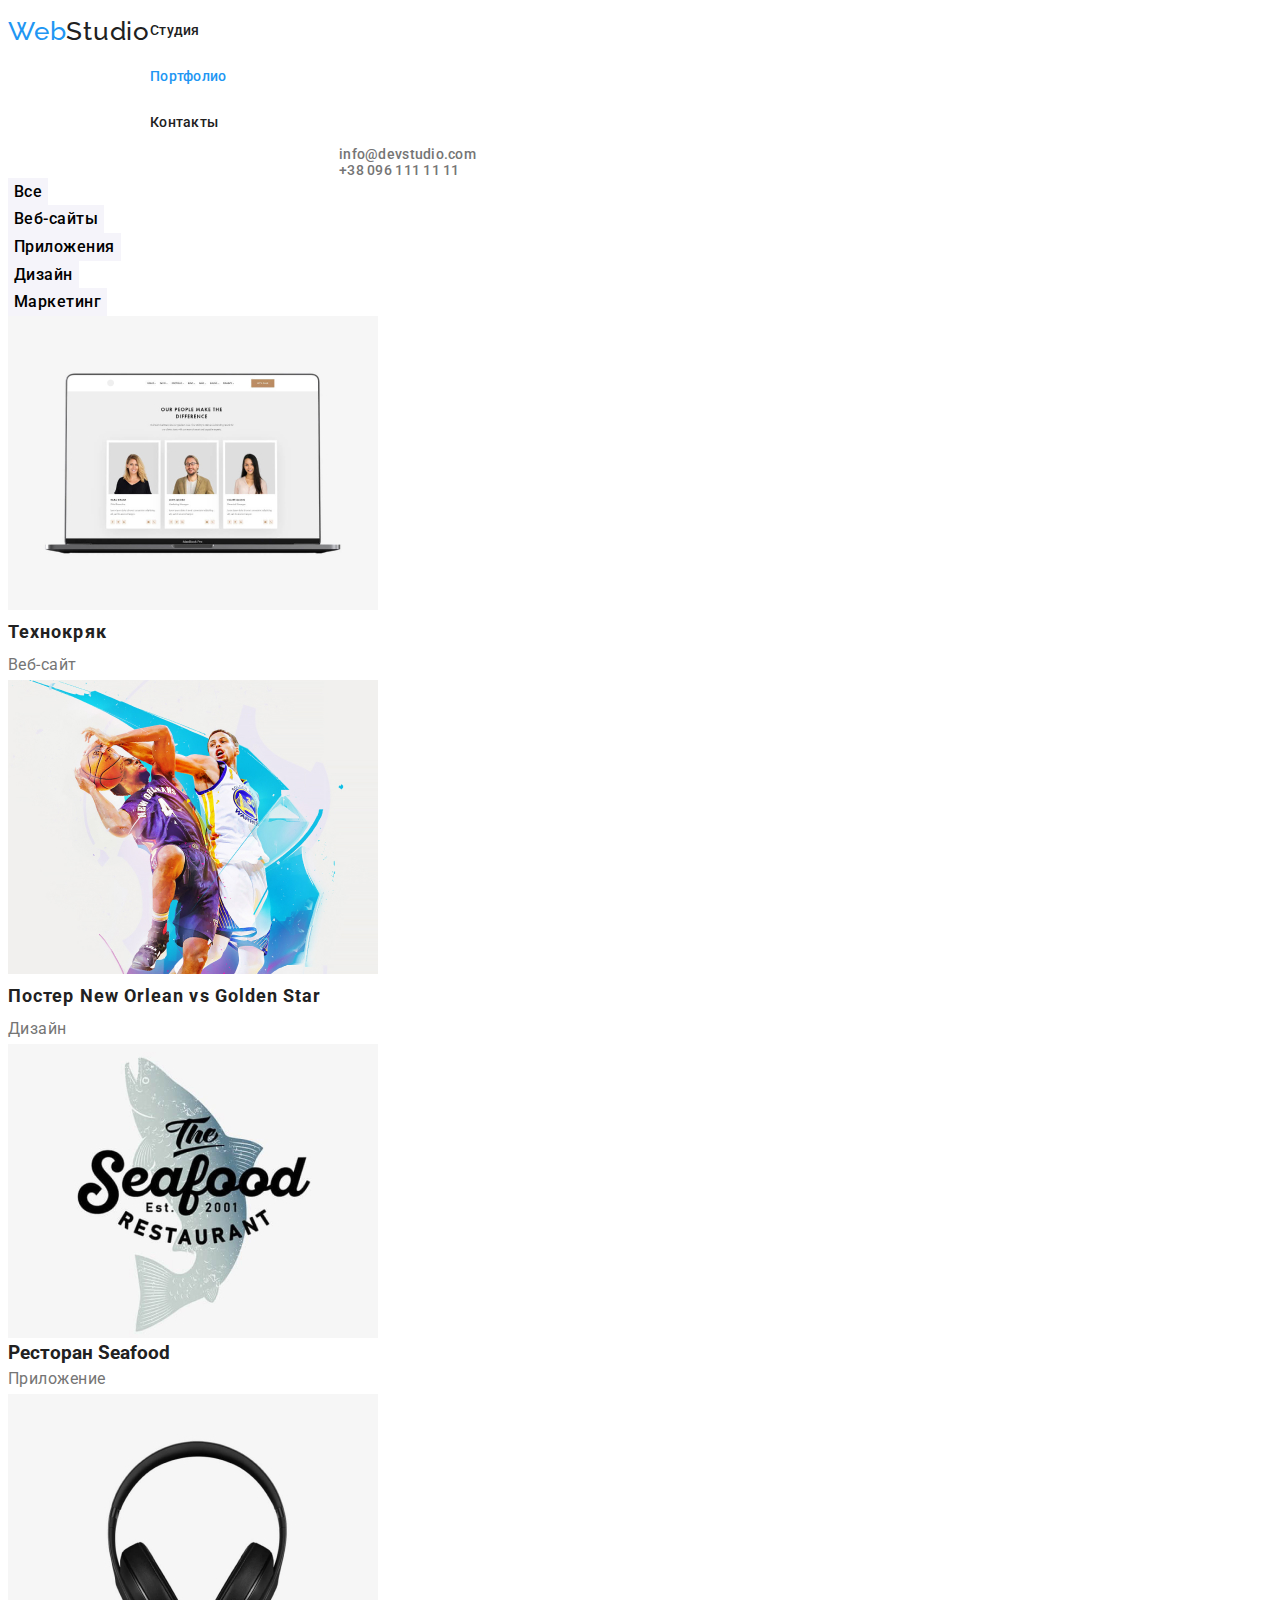
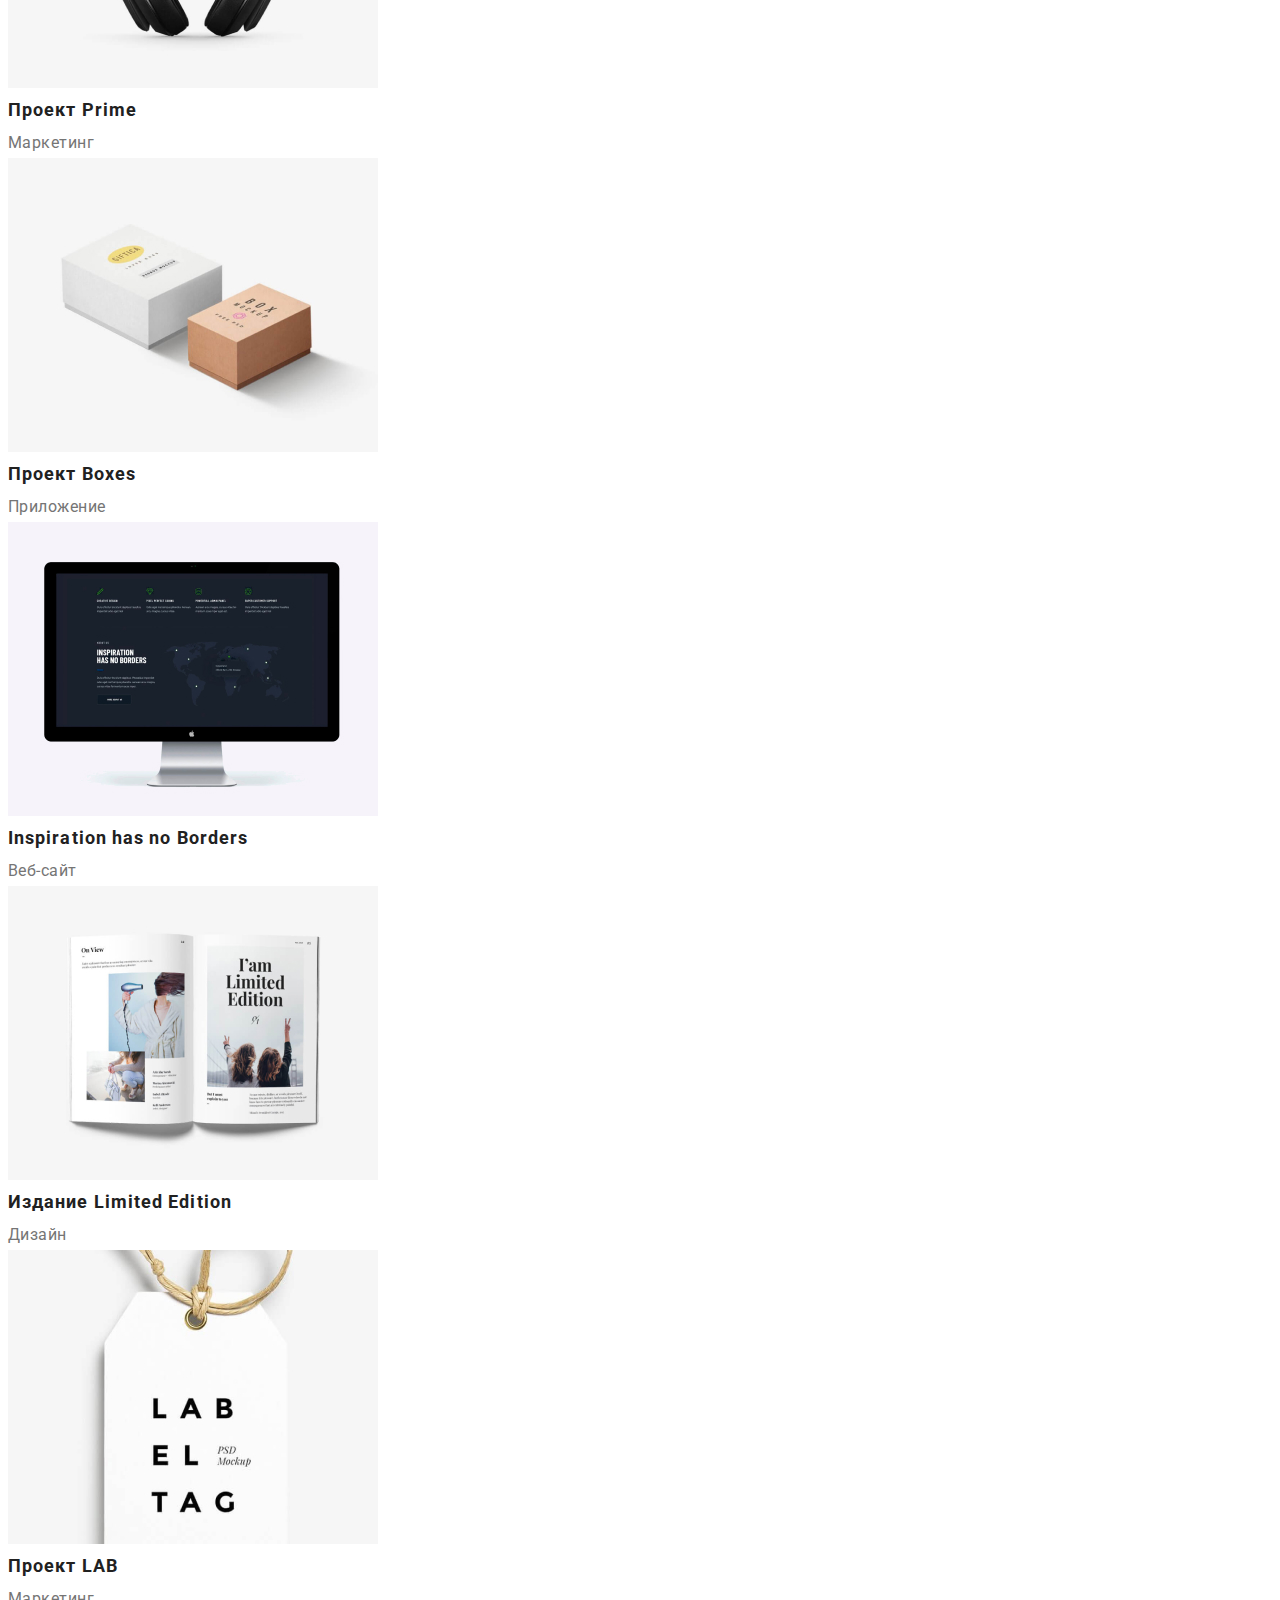
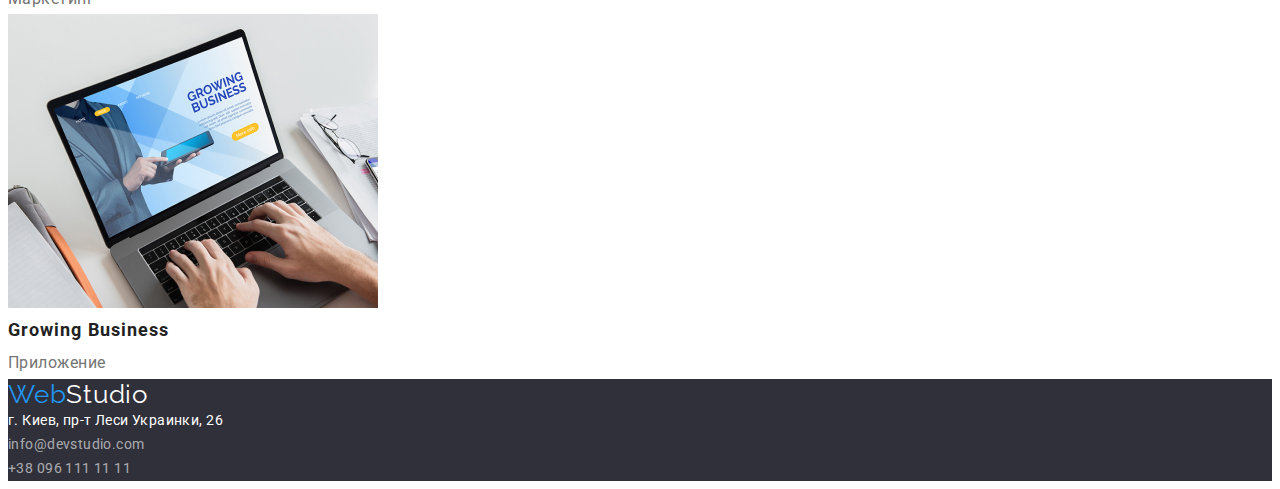
==== portfolio.html @ 87fc5c8c "2" ====
<!DOCTYPE html>
<html lang="ru">
<head>
    <meta charset="UTF-8">
    <meta name="viewport" content="width=device-width, initial-scale=1.0">
    <title>Portfolio</title>
    <link rel="stylesheet" href="./css/normalize.css">
    <link rel="stylesheet" href="./css/style.css">
    <link rel="preconnect" href="https://fonts.gstatic.com">
    <link href="https://fonts.googleapis.com/css2?family=Raleway:wght@700&family=Roboto:wght@400;500;700;900&display=swap" rel="stylesheet">


</head>
<body>
    <header>
        <nav class="site-nav">
            <a class="logo" href=""><span class="logo-header">Web</span>Studio</a>
            <ul>
                <li><a class="nav-link" href="./index.html">Студия</a></li>
                <li><a class="nav-link current" href="#">Портфолио</a></li>
                <li><a class="nav-link" href="#contacts">Контакты</a></li>
            </ul>
      </nav>
      <ul>
        <li><a class="contact-link" href="mailo:info@devstudio.com">info@devstudio.com</a></li>
        <li><a class="contact-link" href="tel:+380961111111">+38 096 111 11 11</a></li>
    </ul>
    </header>
    <main>
        <section>
            <h1 class="visually-hidden">portfolio</h1>
                <ul>
                    <li><button class="filter-portfolio" type="button">Все</button></li>
                    <li><button class="filter-portfolio" type="button">Веб-сайты</button></li>
                    <li><button class="filter-portfolio" type="button">Приложения</button></li>
                    <li><button class="filter-portfolio" type="button">Дизайн</button></li>
                    <li><button class="filter-portfolio" type="button">Маркетинг</button></li>
                </ul>
            <ul>
                <li>
                    <a href="#">
                        <img src="./images/img1.jpg" alt="" width="370" height="294">
                        <h3 class="title-filter">Технокряк</h3>
                        <p class="filter-item">Веб-сайт</p>
                    </a>
                </li>
                <li>
                    <a href="#">
                        <img src="./images/img2.jpg" alt="" width="370" height="294">
                        <h3 class="title-filter">Постер New Orlean vs Golden Star</h3>
                        <p class="filter-item">Дизайн</p>
                    </a>
                </li>
                <li>
                    <a href="#">
                        <img src="./images/img3.jpg" alt="" width="370" height="294">
                        <h3>Ресторан Seafood</h3>
                        <p class="filter-item">Приложение</p>
                    </a>
                </li>
                <li>
                    <a href="#">
                        <img src="./images/img4.jpg" alt="" width="370" height="294">
                        <h3 class="title-filter">Проект Prime</h3>
                        <p class="filter-item">Маркетинг</p>
                    </a>
                </li>
                <li>
                    <a href="#">
                        <img src="./images/img5.jpg" alt="" width="370" height="294">
                        <h3 class="title-filter">Проект Boxes</h3>
                        <p class="filter-item">Приложение</p>
                    </a>
                </li>
                <li>
                    <a href="#">
                        <img src="./images/img6.jpg" alt="" width="370" height="294">
                        <h3 class="title-filter">Inspiration has no Borders</h3>
                        <p class="filter-item">Веб-сайт</p>
                    </a>
                </li>
                <li>
                    <a href="#">                   
                        <img src="./images/img7.jpg" alt="" width="370" height="294">
                        <h3 class="title-filter">Издание Limited Edition</h3>
                        <p class="filter-item">Дизайн</p>
                    </a>
                </li>
                <li>
                    <a href="#">
                        <img src="./images/img8.jpg" alt="" width="370" height="294">
                        <h3 class="title-filter">Проект LAB</h3>
                        <p class="filter-item">Маркетинг</p>
                    </a>
                </li>
                <li>
                    <a href="#">
                        <img src="./images/img9.jpg" alt="" width="370" height="294">
                        <h3 class="title-filter">Growing Business</h3>
                        <p class="filter-item">Приложение</p>
                    </a>
                </li>
            </ul>
        </section>
    </main>
    <footer>
        <a class="logo" lang="en" href=""><span class="logo-header">Web</span><span class="logo-footer">Studio</span></a>
        <address class="footer-address" id="contacts">
            г. Киев, пр-т Леси Украинки, 26<br>
            <span class="footer-info">info@devstudio.com<br>
            +38 096 111 11 11</span>
        </address>    
    </footer>
</body>
</html>
---- css/style.css ----
:root {
  --main-text: #212121;
  --second-text: #757575;
  --second-text-op60: rgba(255, 255, 255, 0.6);
  --accent-text: #2196F3;
  --white-text: #FFFFFF;
  --main-bg-color: #E5E5E5;
  --second-bg-color: #f5f4fa;
  --accenr-bg-color: #2F303A;:root {
    --main-text: #212121;
    --second-text: #757575;
    --second-text-op60: rgba(255, 255, 255, 0.6);
    --accent-text: #2196F3;
    --white-text: #FFFFFF;
    --main-bg-color: #E5E5E5;
    --second-bg-color: #f5f4fa;
    --accenr-bg-color: #2F303A;
    --border-color: #ECECEC;
  }
  
  html {
  box-sizing: border-box;
  }

  *,
  *::before, *::after {
      box-sizing: inherit;
  }

  body {
  font-family: 'Roboto',sans-serif;
  color: var(--main-text);
  }

  h1, h2, h3, h4, h5, h6 {
      color: var(--main-text);
      font-weight: 700;
      margin: 0;
  }

  ul {
      list-style: none;
      margin: 0;
      padding: 0;  
    }
    
    p {
        margin: 0;
    }

  a {
      text-decoration: none;
  }

  .visually-hidden{
      position: absolute;
      width: 1px;
      height: 1px;
      margin: -1px;
      border: 0;
      padding: 0;
    
      white-space: nowrap;
      clip-path: inset(100%);
      clip: rect(0 0 0 0);
      overflow: hidden;
    }


/* Studio */
/* Header */

.container {
    width: 1200px;
    padding-left: 15px;
    padding-right: 15px;
    margin-left: auto;
    margin-right: auto;
}
.header-title {
    border-bottom: 1px solid var(--border-color);
}
.header-nav-menu {
    display: flex;
    align-items: center;
    padding-top: 17px;
    padding-bottom: 17px;}
  
.site-nav {
    font-weight: 500;
    font-size: 14px;
    line-height: 1.14;
    letter-spacing: 0.02em;
    display: flex;
}
.nav-menu {
    display: flex;
    margin-left: 93px;
}
.nav-menu-item:not(:last-child) {
margin-right: 50px;
}

.site-nav a {
    color: inherit;
}
.logo {
    font-family: 'Raleway', sans-serif;
    font-size: 26px;
    line-height: 1.19;
    letter-spacing: 0.03em;
    padding-top: 8px;
    padding-bottom: 8px;
}
.logo .logo-header {
    color: var(--accent-text);
}
.logo .logo-footer {
    color: var(--white-text);
}
.nav-link {
    display: block;
    padding-top: 15px;
    padding-bottom: 15px;
}

.nav-link:hover,
.nav-linkv:focus {
    color:  var(--accent-text);
}
.nav-link.current{
    color:  var(--accent-text);
}
.contact-link {
    display: flex;
    margin-left: 331px;
}
.contact-link-item {
    color: inherit;
    font-weight: 500;
    font-size: 14px;
    letter-spacing: 0.02em;
    color: var(--second-text);
 }
.link-menu {
    display: block;
    padding-top: 15px;
    padding-bottom: 15px;
 }
 .link-menu:not(:last-child) {
    margin-right: 50px;
    }
.contact-link-item:hover,
.contact-link-item:focus {
    color:  var(--accent-text);
}

/* Hero */
.hero-main {
    background-color: var(--accenr-bg-color);
}
.hero {
    text-align: center;
    padding-top: 200px;
    padding-bottom: 280px;
}
.title-hero {
    color: var(--white-text);
    background-color: var(--accenr-bg-color);
    font-weight: 900;
    font-size: 44px;
    line-height: 1.36;
    letter-spacing: 0.06em;
    text-transform: uppercase;
    margin-bottom: 30px;
}
.hero-button {
    border: none;
    font-size: 16px;
    line-height: 1.88;
    letter-spacing: 0.06em;
    color: var(--white-text);
    background-color: var(--accent-text);
    cursor: pointer;
    border-radius: 4px;
    padding: 10px 32px;
    min-width: 200px;
}

    /* Postulati */
.title-postulates {
    font-weight: 700;
    font-size: 14px;
    line-height: 1.14;
    letter-spacing: 0.03em;
    text-transform: uppercase;
}
.title-postulates-item {
    font-weight: 400;
    font-size: 14px;
    line-height: 1.7;
    letter-spacing: 0.03em;
    color: var(--second-text);
}
.title-function {
    font-weight: 700;
    font-size: 36px;
    line-height: 1.17;
    letter-spacing: 0.03em;
}

/* Our team */
.team {
    background-color: var(--second-bg-color);
}
.title-team {
    font-weight: 700;
    font-size: 36px;
    line-height: 1.17;
    letter-spacing: 0.03em;
}
.name-team {
    font-weight: 500;
    font-size: 16px;
    line-height: 1.19;
    letter-spacing: 0.03em;
}
.position-team {
    font-weight: 400;
    font-size: 16px;
    line-height: 1.19;
    letter-spacing: 0.03em;
    color: var(--second-text);
}

/* Footer */
footer {
    background-color: var(--accenr-bg-color);
}
.footer-address {
    font-weight: 400;
    font-size: 14px;
    line-height: 1.7;
    letter-spacing: 0.03em;
    color: var(--white-text);
}
.footer-info {
    font-weight: 400;
    font-size: 14px;
    line-height: 1.7;
    letter-spacing: 0.03em;
    color: var(--second-text-op60);
}

/* Portfolio */
/* filter */
.filter-portfolio {
    font-family: "Roboto", sans-serif;
    font-weight: 500;
    font-size: 16px;
    line-height: 1.6;
    letter-spacing: 0.03em;
    border: none;
    background-color: var(--second-bg-color);
    cursor: pointer;
}
.filter-portfolio:hover,
.filter-portfolio:focus {
    background: var(--accent-text);
    color: var(--white-text);
}
.title-filter {
    font-size: 18px;
    line-height: 2;
    letter-spacing: 0.06em;
}
.filter-item {
    font-weight: 400;
    font-size: 16px;
    line-height: 1.88;
    letter-spacing: 0.03em;
    color: var(--second-text);
}

}
body {
font-family: 'Roboto',sans-serif;
color: var(--main-text);
}
h1, h2, h3, h4, h5, h6 {
    color: var(--main-text);
    font-weight: 700;
    /* font-size: 14px;
    line-height: 1.14; */
}
li {
    list-style: none;
}
a {
    text-decoration: none;
}
.visually-hidden{
    position: absolute;
    width: 1px;
    height: 1px;
    margin: -1px;
    border: 0;
    padding: 0;
  
    white-space: nowrap;
    clip-path: inset(100%);
    clip: rect(0 0 0 0);
    overflow: hidden;
  }

/* Studio */
/* Navigation */
.site-nav {
    font-weight: 500;
    font-size: 14px;
    line-height: 1.14;
    letter-spacing: 0.02em;
}
.site-nav a {
    color: inherit;
    
}
.logo {
    font-family: 'Raleway', sans-serif;
    font-size: 26px;
    line-height: 1.19;
    letter-spacing: 0.03em;
}
.logo .logo-header {
    color: var(--accent-text);
}
.logo .logo-footer {
    color: var(--white-text);
}
.nav-link:hover,
.nav-linkv:focus {
    color:  var(--accent-text);
}
.nav-link.current{
    color:  var(--accent-text);
}
.contact-link {
    color: inherit;
    font-weight: 500;
    font-size: 14px;
    letter-spacing: 0.02em;
    color: var(--second-text);
 }
.contact-link:hover,
.contact-link:focus {
    color:  var(--accent-text);
}

/* Hero */
.title-hero {
    color: var(--white-text);
    background-color: var(--accenr-bg-color);
    font-weight: 900;
    font-size: 44px;
    line-height: 1.36;
    letter-spacing: 0.06em;
    text-transform: uppercase;
}
.hero-button {
    border: none;
    font-size: 16px;
    line-height: 1.88;
    letter-spacing: 0.06em;
    color: var(--white-text);
    background-color: var(--accent-text);
    cursor: pointer;

}

    /* Postulati */
.title-postulates {
    font-weight: 700;
    font-size: 14px;
    line-height: 1.14;
    letter-spacing: 0.03em;
    text-transform: uppercase;
}
.title-postulates-item {
    font-weight: 400;
    font-size: 14px;
    line-height: 1.7;
    letter-spacing: 0.03em;
    color: var(--second-text);
}
.title-function {
    font-weight: 700;
    font-size: 36px;
    line-height: 1.17;
    letter-spacing: 0.03em;
}

/* Our team */
.team {
    background-color: var(--second-bg-color);
}
.title-team {
    font-weight: 700;
    font-size: 36px;
    line-height: 1.17;
    letter-spacing: 0.03em;
}
.name-team {
    font-weight: 500;
    font-size: 16px;
    line-height: 1.19;
    letter-spacing: 0.03em;
}
.position-team {
    font-weight: 400;
    font-size: 16px;
    line-height: 1.19;
    letter-spacing: 0.03em;
    color: var(--second-text);
}

/* Footer */
footer {
    background-color: var(--accenr-bg-color);
}
.footer-address {
    font-weight: 400;
    font-size: 14px;
    line-height: 1.7;
    letter-spacing: 0.03em;
    color: var(--white-text);
}
.footer-info {
    font-weight: 400;
    font-size: 14px;
    line-height: 1.7;
    letter-spacing: 0.03em;
    color: var(--second-text-op60);
}

/* Portfolio */
/* filter */
.filter-portfolio {
    font-family: "Roboto", sans-serif;
    font-weight: 500;
    font-size: 16px;
    line-height: 1.6;
    letter-spacing: 0.03em;
    border: none;
    background-color: var(--second-bg-color);
    cursor: pointer;
}
.filter-portfolio:hover,
.filter-portfolio:focus {
    background: var(--accent-text);
    color: var(--white-text);
}
.title-filter {
    font-size: 18px;
    line-height: 2;
    letter-spacing: 0.06em;
}
.filter-item {
    font-weight: 400;
    font-size: 16px;
    line-height: 1.88;
    letter-spacing: 0.03em;
    color: var(--second-text);
}
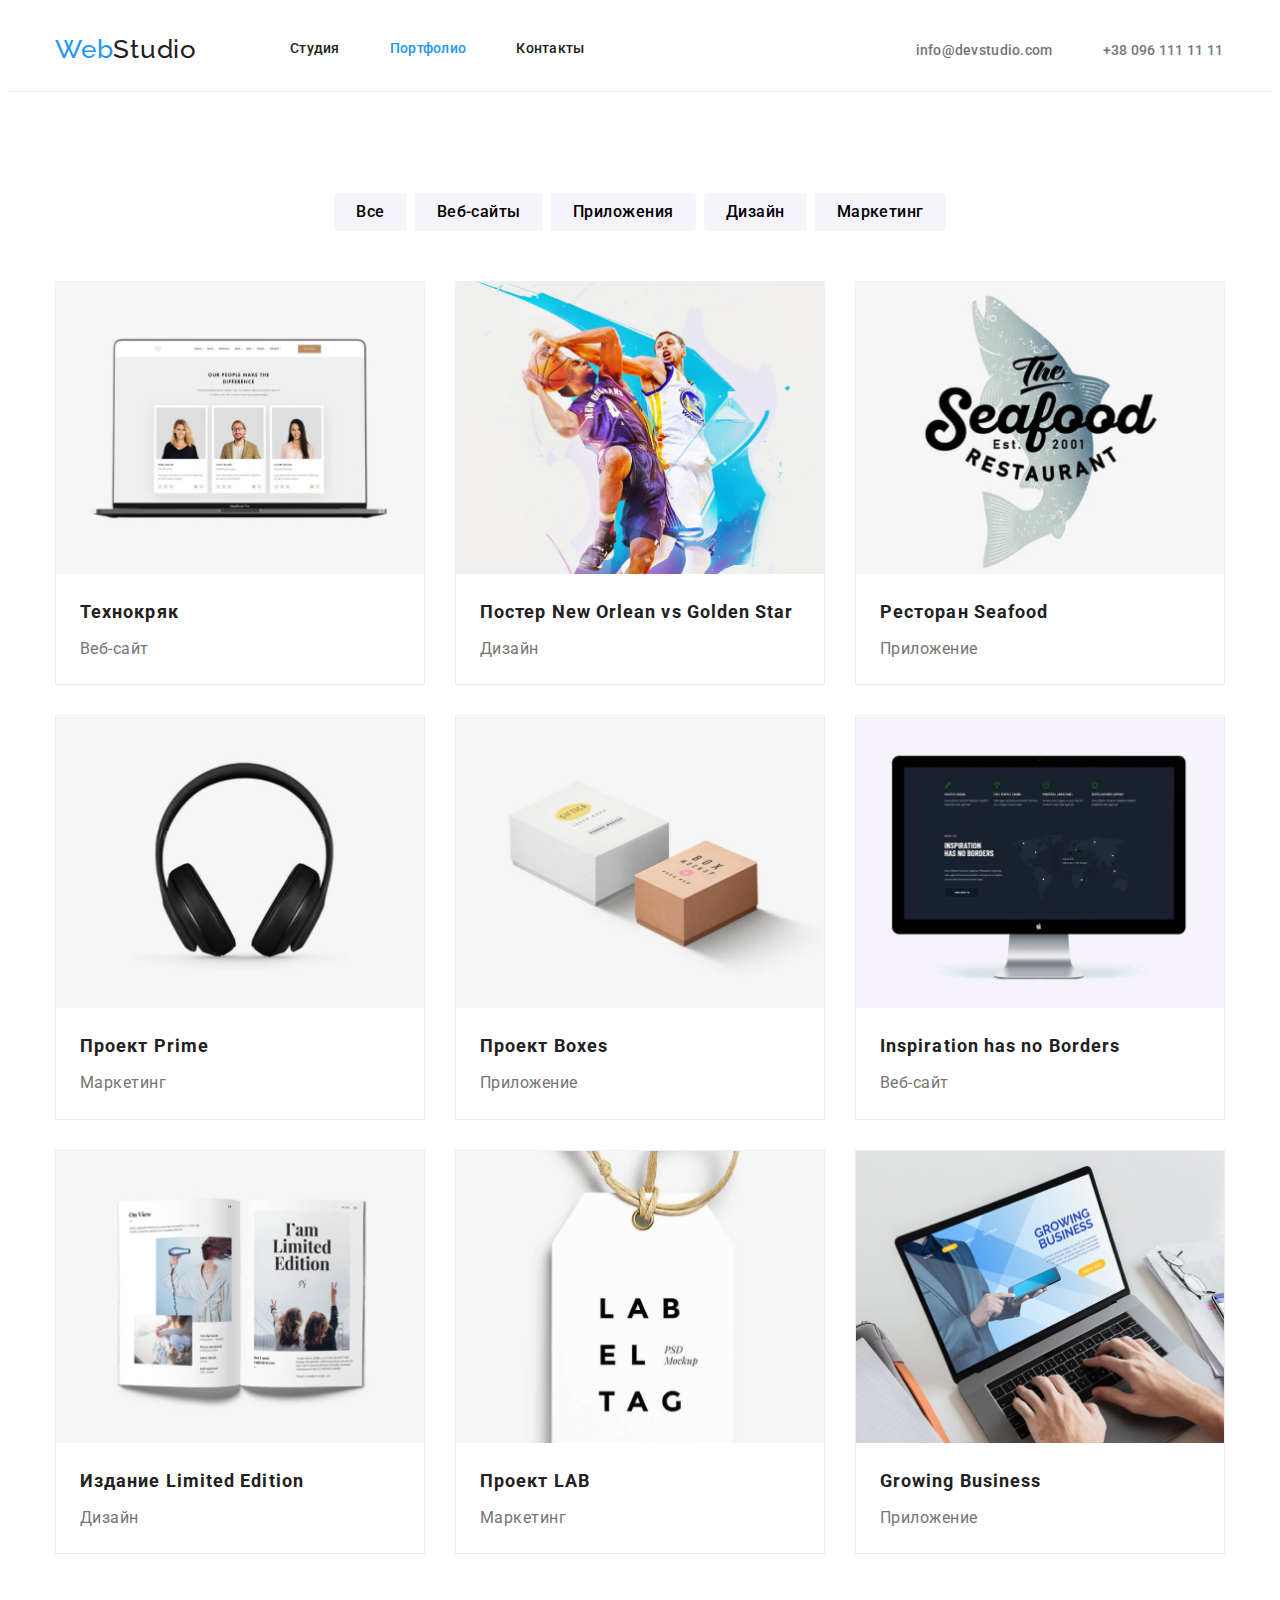
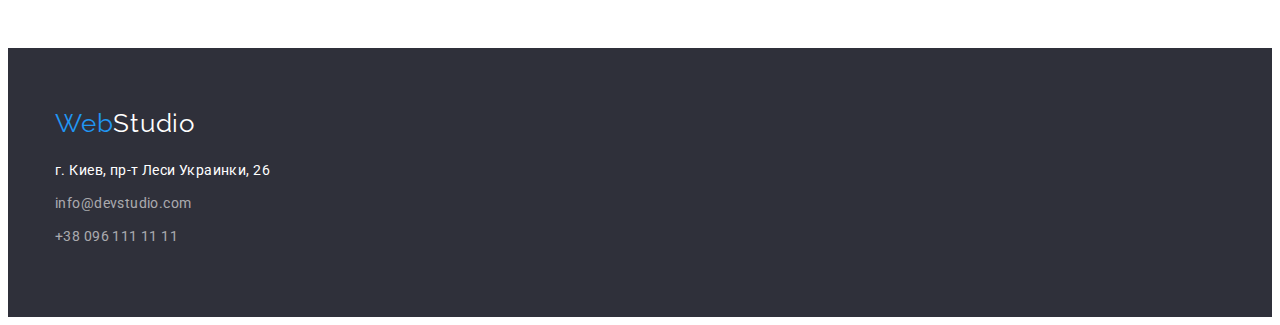
==== commit 2bebb202: "finish" ====
--- a/portfolio.html
+++ b/portfolio.html
@@ -12,104 +12,132 @@
 
 </head>
 <body>
-    <header>
-        <nav class="site-nav">
-            <a class="logo" href=""><span class="logo-header">Web</span>Studio</a>
-            <ul>
-                <li><a class="nav-link" href="./index.html">Студия</a></li>
-                <li><a class="nav-link current" href="#">Портфолио</a></li>
-                <li><a class="nav-link" href="#contacts">Контакты</a></li>
+    <header class="header-title">
+        <div class="header-nav-menu container">
+            <nav class="site-nav">
+                    <a class="logo" href=""><span class="logo-header">Web</span>Studio</a>
+                    <ul class="nav-menu">
+                <li class="nav-menu-item"><a class="nav-link" href="./index.html">Студия</a></li>
+                <li class="nav-menu-item"><a class="nav-link current" href="#">Портфолио</a></li>
+                <li class="nav-menu-item"><a class="nav-link" href="#contacts">Контакты</a></li>
             </ul>
-      </nav>
-      <ul>
-        <li><a class="contact-link" href="mailo:info@devstudio.com">info@devstudio.com</a></li>
-        <li><a class="contact-link" href="tel:+380961111111">+38 096 111 11 11</a></li>
-    </ul>
-    </header>
-    <main>
-        <section>
-            <h1 class="visually-hidden">portfolio</h1>
-                <ul>
-                    <li><button class="filter-portfolio" type="button">Все</button></li>
-                    <li><button class="filter-portfolio" type="button">Веб-сайты</button></li>
-                    <li><button class="filter-portfolio" type="button">Приложения</button></li>
-                    <li><button class="filter-portfolio" type="button">Дизайн</button></li>
-                    <li><button class="filter-portfolio" type="button">Маркетинг</button></li>
+        </nav>
+        <ul class="contact-link">
+            <li class="link-menu"><a class="contact-link-item" href="mailo:info@devstudio.com">info@devstudio.com</a></li>
+            <li class="link-menu"><a class="contact-link-item" href="tel:+380961111111">+38 096 111 11 11</a></li>
+        </ul>
+    </div>
+</header>
+<main>
+        <section class="portfolio-main">
+            <div class="portfolio-button container">
+                <h1 class="visually-hidden">portfolio</h1>
+                <ul class="portfolio-name">
+                    <li class="portfolio-name-item"><button class="filter-portfolio" type="button">Все</button></li>
+                    <li class="portfolio-name-item"><button class="filter-portfolio" type="button">Веб-сайты</button></li>
+                    <li class="portfolio-name-item"><button class="filter-portfolio" type="button">Приложения</button></li>
+                    <li class="portfolio-name-item"><button class="filter-portfolio" type="button">Дизайн</button></li>
+                    <li class="portfolio-name-item"><button class="filter-portfolio" type="button">Маркетинг</button></li>
                 </ul>
-            <ul>
-                <li>
-                    <a href="#">
-                        <img src="./images/img1.jpg" alt="" width="370" height="294">
-                        <h3 class="title-filter">Технокряк</h3>
-                        <p class="filter-item">Веб-сайт</p>
-                    </a>
-                </li>
-                <li>
-                    <a href="#">
-                        <img src="./images/img2.jpg" alt="" width="370" height="294">
-                        <h3 class="title-filter">Постер New Orlean vs Golden Star</h3>
-                        <p class="filter-item">Дизайн</p>
-                    </a>
-                </li>
-                <li>
-                    <a href="#">
-                        <img src="./images/img3.jpg" alt="" width="370" height="294">
-                        <h3>Ресторан Seafood</h3>
-                        <p class="filter-item">Приложение</p>
-                    </a>
-                </li>
-                <li>
-                    <a href="#">
-                        <img src="./images/img4.jpg" alt="" width="370" height="294">
-                        <h3 class="title-filter">Проект Prime</h3>
-                        <p class="filter-item">Маркетинг</p>
-                    </a>
-                </li>
-                <li>
-                    <a href="#">
-                        <img src="./images/img5.jpg" alt="" width="370" height="294">
-                        <h3 class="title-filter">Проект Boxes</h3>
-                        <p class="filter-item">Приложение</p>
-                    </a>
-                </li>
-                <li>
-                    <a href="#">
-                        <img src="./images/img6.jpg" alt="" width="370" height="294">
-                        <h3 class="title-filter">Inspiration has no Borders</h3>
-                        <p class="filter-item">Веб-сайт</p>
-                    </a>
-                </li>
-                <li>
-                    <a href="#">                   
-                        <img src="./images/img7.jpg" alt="" width="370" height="294">
-                        <h3 class="title-filter">Издание Limited Edition</h3>
-                        <p class="filter-item">Дизайн</p>
-                    </a>
-                </li>
-                <li>
-                    <a href="#">
-                        <img src="./images/img8.jpg" alt="" width="370" height="294">
-                        <h3 class="title-filter">Проект LAB</h3>
-                        <p class="filter-item">Маркетинг</p>
-                    </a>
-                </li>
-                <li>
-                    <a href="#">
-                        <img src="./images/img9.jpg" alt="" width="370" height="294">
-                        <h3 class="title-filter">Growing Business</h3>
-                        <p class="filter-item">Приложение</p>
-                    </a>
-                </li>
-            </ul>
+            </div>
+            <div class="portfolio-card container">
+                <ul class="card-name">
+                    <li class="card-name-item">
+                        <a href="#">
+                            <img src="./images/img1.jpg" alt="" width="370" height="294">
+                            <div class="filter-name">
+                                <h3 class="title-filter">Технокряк</h3>
+                                <p class="filter-item">Веб-сайт</p>
+                            </div>
+                        </a>
+                    </li>
+                    <li class="card-name-item">
+                        <a href="#">
+                            <img src="./images/img2.jpg" alt="" width="370" height="294">
+                            <div class="filter-name">
+                                <h3 class="title-filter">Постер New Orlean vs Golden Star</h3>
+                                <p class="filter-item">Дизайн</p>
+                            </div>
+                        </a>
+                    </li>
+                    <li class="card-name-item">
+                        <a href="#">
+                            <img src="./images/img3.jpg" alt="" width="370" height="294">
+                            <div class="filter-name">
+                                <h3 class="title-filter">Ресторан Seafood</h3>
+                                <p class="filter-item">Приложение</p>
+                            </div>
+                        </a>
+                    </li>
+                    <li class="card-name-item">
+                        <a href="#">
+                            <img src="./images/img4.jpg" alt="" width="370" height="294">
+                            <div class="filter-name">
+                                <h3 class="title-filter">Проект Prime</h3>
+                                <p class="filter-item">Маркетинг</p>
+                            </div>
+                        </a>
+                    </li>
+                    <li class="card-name-item">
+                        <a href="#">
+                            <img src="./images/img5.jpg" alt="" width="370" height="294">
+                            <div class="filter-name">
+                                <h3 class="title-filter">Проект Boxes</h3>
+                                <p class="filter-item">Приложение</p>
+                            </div>
+                        </a>
+                    </li>
+                    <li class="card-name-item">
+                        <a href="#">
+                            <img src="./images/img6.jpg" alt="" width="370" height="294">
+                            <div class="filter-name">
+                                <h3 class="title-filter">Inspiration has no Borders</h3>
+                                <p class="filter-item">Веб-сайт</p>
+                            </div>
+                        </a>
+                    </li>
+                    <li class="card-name-item">
+                        <a href="#">                   
+                            <img src="./images/img7.jpg" alt="" width="370" height="294">
+                            <div class="filter-name">
+                                <h3 class="title-filter">Издание Limited Edition</h3>
+                                <p class="filter-item">Дизайн</p>
+                            </div>
+                        </a>
+                    </li>
+                    <li class="card-name-item">
+                        <a href="#">
+                            <img src="./images/img8.jpg" alt="" width="370" height="294">
+                            <div class="filter-name">
+                                <h3 class="title-filter">Проект LAB</h3>
+                                <p class="filter-item">Маркетинг</p>
+                            </div>
+                        </a>
+                    </li>
+                    <li class="card-name-item">
+                        <a href="#">
+                            <img src="./images/img9.jpg" alt="" width="370" height="294">
+                            <div class="filter-name">
+                                <h3 class="title-filter">Growing Business</h3>
+                                <p class="filter-item">Приложение</p>
+                            </div>
+                        </a>
+                    </li>
+                </ul>
+            </div>
         </section>
     </main>
-    <footer>
-        <a class="logo" lang="en" href=""><span class="logo-header">Web</span><span class="logo-footer">Studio</span></a>
-        <address class="footer-address" id="contacts">
-            г. Киев, пр-т Леси Украинки, 26<br>
-            <span class="footer-info">info@devstudio.com<br>
-            +38 096 111 11 11</span>
-        </address>    
+    <footer class="footer-main">
+        <div class="footer container">
+            <a class="logo" href="./index.html"><span class="logo-header">Web</span><span class="logo-footer">Studio</span></a>
+            <address class="footer-address">
+               <p class="footer-text">г. Киев, пр-т Леси Украинки, 26</p>
+               <ul class="footer-list">
+                    <li class="footer-item"><a class="footer-link" href="mailo:info@devstudio.com">info@devstudio.com</a></li>
+                    <li class="footer-item"><a class="footer-link" href="tel:+380961111111">+38 096 111 11 11</a></li>
+                </ul>
+            </address>    
+        </div>
     </footer>
 </body>
 </html>--- a/css/style.css
+++ b/css/style.css
@@ -1,21 +1,14 @@
 :root {
-  --main-text: #212121;
-  --second-text: #757575;
-  --second-text-op60: rgba(255, 255, 255, 0.6);
-  --accent-text: #2196F3;
-  --white-text: #FFFFFF;
-  --main-bg-color: #E5E5E5;
-  --second-bg-color: #f5f4fa;
-  --accenr-bg-color: #2F303A;:root {
     --main-text: #212121;
     --second-text: #757575;
     --second-text-op60: rgba(255, 255, 255, 0.6);
     --accent-text: #2196F3;
     --white-text: #FFFFFF;
-    --main-bg-color: #E5E5E5;
+    --main-bg-color: #FFFFFF;
     --second-bg-color: #f5f4fa;
     --accenr-bg-color: #2F303A;
     --border-color: #ECECEC;
+    --border-color-frame: #eeeeee;
   }
   
   html {
@@ -43,7 +36,7 @@
       margin: 0;
       padding: 0;  
     }
-    
+
     p {
         margin: 0;
     }
@@ -53,71 +46,92 @@
   }
 
   .visually-hidden{
-      position: absolute;
-      width: 1px;
-      height: 1px;
-      margin: -1px;
-      border: 0;
-      padding: 0;
-    
-      white-space: nowrap;
-      clip-path: inset(100%);
-      clip: rect(0 0 0 0);
-      overflow: hidden;
-    }
+    position: absolute;
+    width: 1px;
+    height: 1px;
+    margin: -1px;
+    border: 0;
+    padding: 0;
+  
+    white-space: nowrap;
+    clip-path: inset(100%);
+    clip: rect(0 0 0 0);
+    overflow: hidden;
+  }
+  
+img {
+    display: block;
+    max-width: 100%;
+    height: auto;
+}
 
 
 /* Studio */
 /* Header */
-
+.hero {
+    max-width: 1600px;
+    align-items: center;
+
+}
 .container {
     width: 1200px;
     padding-left: 15px;
     padding-right: 15px;
     margin-left: auto;
     margin-right: auto;
-}
+    align-items: center;
+}
+
 .header-title {
     border-bottom: 1px solid var(--border-color);
 }
+
 .header-nav-menu {
     display: flex;
-    align-items: center;
     padding-top: 17px;
-    padding-bottom: 17px;}
+    padding-bottom: 17px;
+}
   
 .site-nav {
     font-weight: 500;
     font-size: 14px;
     line-height: 1.14;
     letter-spacing: 0.02em;
-    display: flex;
-}
+
+    display: flex;
+}
+
 .nav-menu {
     display: flex;
     margin-left: 93px;
 }
+
 .nav-menu-item:not(:last-child) {
-margin-right: 50px;
+    margin-right: 50px;
 }
 
 .site-nav a {
     color: inherit;
 }
+
 .logo {
     font-family: 'Raleway', sans-serif;
     font-size: 26px;
     line-height: 1.19;
     letter-spacing: 0.03em;
+
     padding-top: 8px;
     padding-bottom: 8px;
 }
+
 .logo .logo-header {
     color: var(--accent-text);
 }
+
 .logo .logo-footer {
     color: var(--white-text);
 }
+
 .nav-link {
     display: block;
     padding-top: 15px;
@@ -128,66 +142,101 @@
 .nav-linkv:focus {
     color:  var(--accent-text);
 }
+
 .nav-link.current{
     color:  var(--accent-text);
 }
+
 .contact-link {
     display: flex;
     margin-left: 331px;
 }
+
 .contact-link-item {
-    color: inherit;
     font-weight: 500;
     font-size: 14px;
     letter-spacing: 0.02em;
     color: var(--second-text);
  }
+ 
 .link-menu {
     display: block;
     padding-top: 15px;
     padding-bottom: 15px;
  }
- .link-menu:not(:last-child) {
+
+.link-menu:not(:last-child) {
     margin-right: 50px;
     }
+
 .contact-link-item:hover,
 .contact-link-item:focus {
     color:  var(--accent-text);
 }
 
+
 /* Hero */
 .hero-main {
     background-color: var(--accenr-bg-color);
-}
+    margin-bottom: 94px;
+}
+
 .hero {
     text-align: center;
     padding-top: 200px;
     padding-bottom: 280px;
 }
+
 .title-hero {
     color: var(--white-text);
     background-color: var(--accenr-bg-color);
+
     font-weight: 900;
     font-size: 44px;
     line-height: 1.36;
     letter-spacing: 0.06em;
     text-transform: uppercase;
+
     margin-bottom: 30px;
 }
+
 .hero-button {
     border: none;
     font-size: 16px;
     line-height: 1.88;
     letter-spacing: 0.06em;
+    cursor: pointer;
+
     color: var(--white-text);
     background-color: var(--accent-text);
-    cursor: pointer;
+
     border-radius: 4px;
     padding: 10px 32px;
     min-width: 200px;
 }
 
     /* Postulati */
+.postulates-main {
+    margin-bottom: 94px;
+}
+
+.title-postulates {
+    padding-bottom: 10px;
+}
+
+.postulates-name {
+    display: flex;
+    flex-wrap: wrap;
+    margin-top: -30px;
+    margin-left: -30px;
+}
+
+.postulates-name-item {
+    flex-basis: calc(100% / 4 - 30px);
+    margin-left: 30px;
+    margin-top: 30px;
+ } 
+
 .title-postulates {
     font-weight: 700;
     font-size: 14px;
@@ -195,13 +244,16 @@
     letter-spacing: 0.03em;
     text-transform: uppercase;
 }
+
 .title-postulates-item {
     font-weight: 400;
     font-size: 14px;
     line-height: 1.7;
     letter-spacing: 0.03em;
+
     color: var(--second-text);
 }
+
 .title-function {
     font-weight: 700;
     font-size: 36px;
@@ -209,48 +261,145 @@
     letter-spacing: 0.03em;
 }
 
+
+/* Function */
+.function-main {
+    margin-bottom: 94px;
+}
+
+.title-function {
+    padding-bottom: 50px;
+    text-align: center;
+}
+
+.function-name {
+    display: flex;
+    flex-wrap: wrap;
+    margin-top: -30px;
+    margin-left: -30px;
+}
+
+.function-name >.function-name-item {
+    flex-basis: calc(100% / 3 - 30px);
+    margin-left: 30px;
+    margin-top: 30px;
+}
+
+
 /* Our team */
-.team {
+.team-main {
     background-color: var(--second-bg-color);
-}
+
+    padding-top: 94px;
+    padding-bottom: 94px;
+}
+      
+.card {
+    padding-bottom: 30px;
+}
+
 .title-team {
-    font-weight: 700;
     font-size: 36px;
     line-height: 1.17;
     letter-spacing: 0.03em;
-}
-.name-team {
+
+    padding-bottom: 50px;
+}
+
+.team-name {
+    display: flex;
+    flex-wrap: wrap;
+    margin-left: -30px;
+    margin-top: -30px;
+}
+
+.team-name-item {
+    flex-basis: calc(100% / 4 - 30px);
+    margin-left: 30px;
+    margin-top: 30px;
+
+    background-color: var(--main-bg-color);
+    box-shadow: 0px 1px 3px rgba(0, 0, 0, 0.12), 0px 1px 1px rgba(0, 0, 0, 0.14), 0px 2px 1px rgba(0, 0, 0, 0.2);
+    border-radius: 0px 0px 4px 4px;
+}
+
+.team-employee {
     font-weight: 500;
     font-size: 16px;
     line-height: 1.19;
     letter-spacing: 0.03em;
-}
+    text-align: center;
+
+    padding-bottom: 10px;
+    padding-top: 30px;
+}
+
 .position-team {
     font-weight: 400;
     font-size: 16px;
     line-height: 1.19;
     letter-spacing: 0.03em;
     color: var(--second-text);
-}
+    text-align: center;
+}
+
 
 /* Footer */
-footer {
+.footer-main {
+    padding-top: 60px;
+    padding-bottom: 60px;
+}
+
+.footer-text {
+    margin-bottom: 9px;
+}
+
+.footer-list {
+    margin-bottom: 9px;
+}
+  
+  .footer-item:not(:last-child) {
+    margin-bottom: 9px;
+  }
+  
+  .footer-link {
+    color: var(--address-color-link);
+  }
+  
+  .footer-link:hover,
+  .footer-link:focus {
+    color: var(--accent-color);
+  }
+
+.footer-main {
     background-color: var(--accenr-bg-color);
 }
+
 .footer-address {
     font-weight: 400;
     font-size: 14px;
     line-height: 1.7;
     letter-spacing: 0.03em;
+
     color: var(--white-text);
-}
-.footer-info {
+
+    margin-top: 20px;
+}
+
+.footer-item {
     font-weight: 400;
     font-size: 14px;
     line-height: 1.7;
     letter-spacing: 0.03em;
+
     color: var(--second-text-op60);
 }
+
+.footer-link:hover,
+.footer-link:focus {
+      color: var(--accent-text);
+    } 
+
 
 /* Portfolio */
 /* filter */
@@ -263,211 +412,71 @@
     border: none;
     background-color: var(--second-bg-color);
     cursor: pointer;
-}
+
+    display: flex;
+    padding: 6px 22px;
+    margin-bottom: 50px;
+    border-radius: 4px;
+}
+
 .filter-portfolio:hover,
 .filter-portfolio:focus {
     background: var(--accent-text);
     color: var(--white-text);
 }
+
 .title-filter {
     font-size: 18px;
     line-height: 2;
     letter-spacing: 0.06em;
-}
+
+    margin-bottom: 4px;
+}
+
 .filter-item {
     font-weight: 400;
     font-size: 16px;
     line-height: 1.88;
     letter-spacing: 0.03em;
+
     color: var(--second-text);
 }
 
-}
-body {
-font-family: 'Roboto',sans-serif;
-color: var(--main-text);
-}
-h1, h2, h3, h4, h5, h6 {
-    color: var(--main-text);
-    font-weight: 700;
-    /* font-size: 14px;
-    line-height: 1.14; */
-}
-li {
-    list-style: none;
-}
-a {
-    text-decoration: none;
-}
-.visually-hidden{
-    position: absolute;
-    width: 1px;
-    height: 1px;
-    margin: -1px;
-    border: 0;
-    padding: 0;
-  
-    white-space: nowrap;
-    clip-path: inset(100%);
-    clip: rect(0 0 0 0);
-    overflow: hidden;
-  }
-
-/* Studio */
-/* Navigation */
-.site-nav {
-    font-weight: 500;
-    font-size: 14px;
-    line-height: 1.14;
-    letter-spacing: 0.02em;
-}
-.site-nav a {
-    color: inherit;
-    
-}
-.logo {
-    font-family: 'Raleway', sans-serif;
-    font-size: 26px;
-    line-height: 1.19;
-    letter-spacing: 0.03em;
-}
-.logo .logo-header {
-    color: var(--accent-text);
-}
-.logo .logo-footer {
-    color: var(--white-text);
-}
-.nav-link:hover,
-.nav-linkv:focus {
-    color:  var(--accent-text);
-}
-.nav-link.current{
-    color:  var(--accent-text);
-}
-.contact-link {
-    color: inherit;
-    font-weight: 500;
-    font-size: 14px;
-    letter-spacing: 0.02em;
-    color: var(--second-text);
- }
-.contact-link:hover,
-.contact-link:focus {
-    color:  var(--accent-text);
-}
-
-/* Hero */
-.title-hero {
-    color: var(--white-text);
-    background-color: var(--accenr-bg-color);
-    font-weight: 900;
-    font-size: 44px;
-    line-height: 1.36;
-    letter-spacing: 0.06em;
-    text-transform: uppercase;
-}
-.hero-button {
-    border: none;
-    font-size: 16px;
-    line-height: 1.88;
-    letter-spacing: 0.06em;
-    color: var(--white-text);
-    background-color: var(--accent-text);
-    cursor: pointer;
-
-}
-
-    /* Postulati */
-.title-postulates {
-    font-weight: 700;
-    font-size: 14px;
-    line-height: 1.14;
-    letter-spacing: 0.03em;
-    text-transform: uppercase;
-}
-.title-postulates-item {
-    font-weight: 400;
-    font-size: 14px;
-    line-height: 1.7;
-    letter-spacing: 0.03em;
-    color: var(--second-text);
-}
-.title-function {
-    font-weight: 700;
-    font-size: 36px;
-    line-height: 1.17;
-    letter-spacing: 0.03em;
-}
-
-/* Our team */
-.team {
-    background-color: var(--second-bg-color);
-}
-.title-team {
-    font-weight: 700;
-    font-size: 36px;
-    line-height: 1.17;
-    letter-spacing: 0.03em;
-}
-.name-team {
-    font-weight: 500;
-    font-size: 16px;
-    line-height: 1.19;
-    letter-spacing: 0.03em;
-}
-.position-team {
-    font-weight: 400;
-    font-size: 16px;
-    line-height: 1.19;
-    letter-spacing: 0.03em;
-    color: var(--second-text);
-}
-
-/* Footer */
-footer {
-    background-color: var(--accenr-bg-color);
-}
-.footer-address {
-    font-weight: 400;
-    font-size: 14px;
-    line-height: 1.7;
-    letter-spacing: 0.03em;
-    color: var(--white-text);
-}
-.footer-info {
-    font-weight: 400;
-    font-size: 14px;
-    line-height: 1.7;
-    letter-spacing: 0.03em;
-    color: var(--second-text-op60);
-}
-
-/* Portfolio */
-/* filter */
-.filter-portfolio {
-    font-family: "Roboto", sans-serif;
-    font-weight: 500;
-    font-size: 16px;
-    line-height: 1.6;
-    letter-spacing: 0.03em;
-    border: none;
-    background-color: var(--second-bg-color);
-    cursor: pointer;
-}
-.filter-portfolio:hover,
-.filter-portfolio:focus {
-    background: var(--accent-text);
-    color: var(--white-text);
-}
-.title-filter {
-    font-size: 18px;
-    line-height: 2;
-    letter-spacing: 0.06em;
-}
-.filter-item {
-    font-weight: 400;
-    font-size: 16px;
-    line-height: 1.88;
-    letter-spacing: 0.03em;
-    color: var(--second-text);
-}
+.portfolio-main {
+    padding-top: 101px;
+    padding-bottom: 94px;
+}
+
+.portfolio-name {
+    display: flex;
+    justify-content: center;
+}
+
+.portfolio-name-item:not(:last-child) {
+    margin-right: 8px;
+}
+
+.card-name {
+    display: flex;
+    justify-content: center;
+    flex-wrap: wrap;
+    margin-left: -30px;
+    margin-top: -30px;
+}
+
+.card-name-item {
+    flex-basis: calc(100% / 3 - 30px);
+    margin-left: 30px;
+    margin-top: 30px;
+
+    background: var(--main-bg-color);
+    border: 1px solid var(--border-color-frame);
+    box-sizing: border-box;
+}
+
+.filter-name {
+    padding: 20px 24px;
+}
+
+
+
